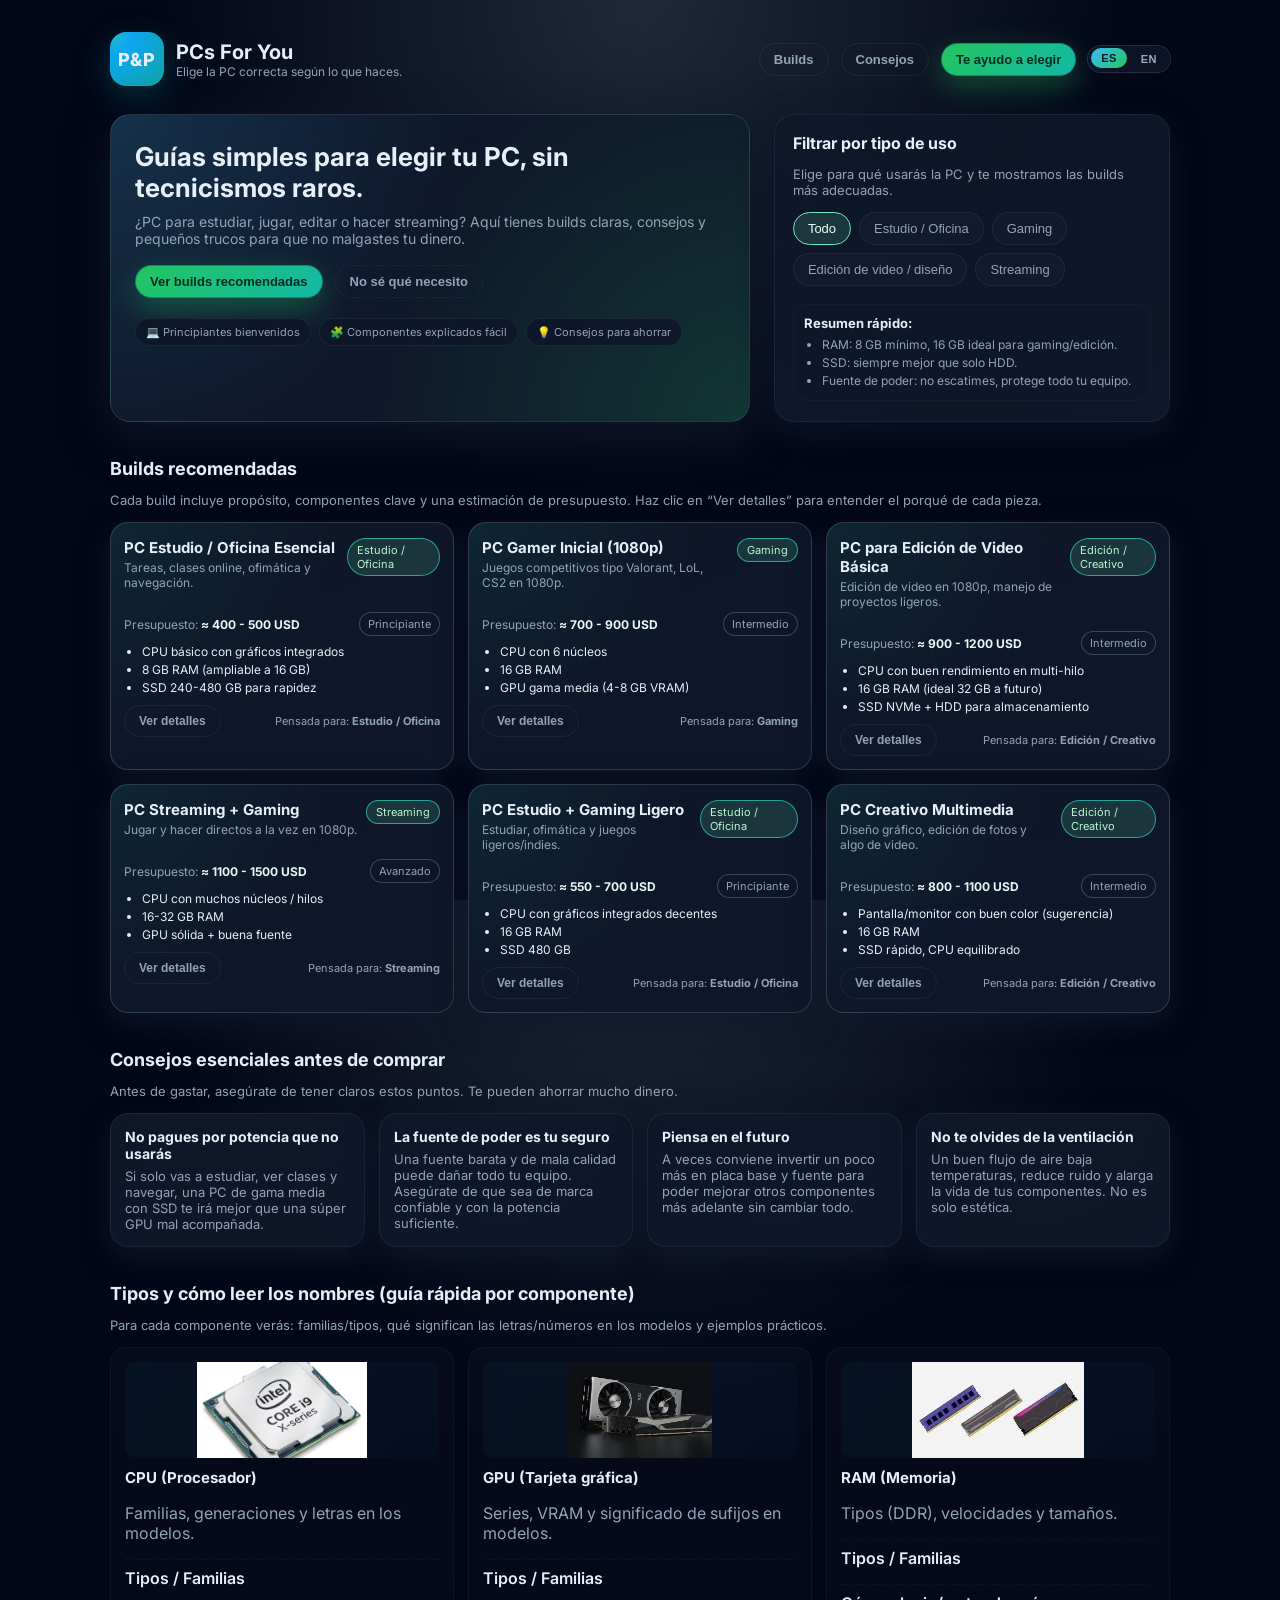
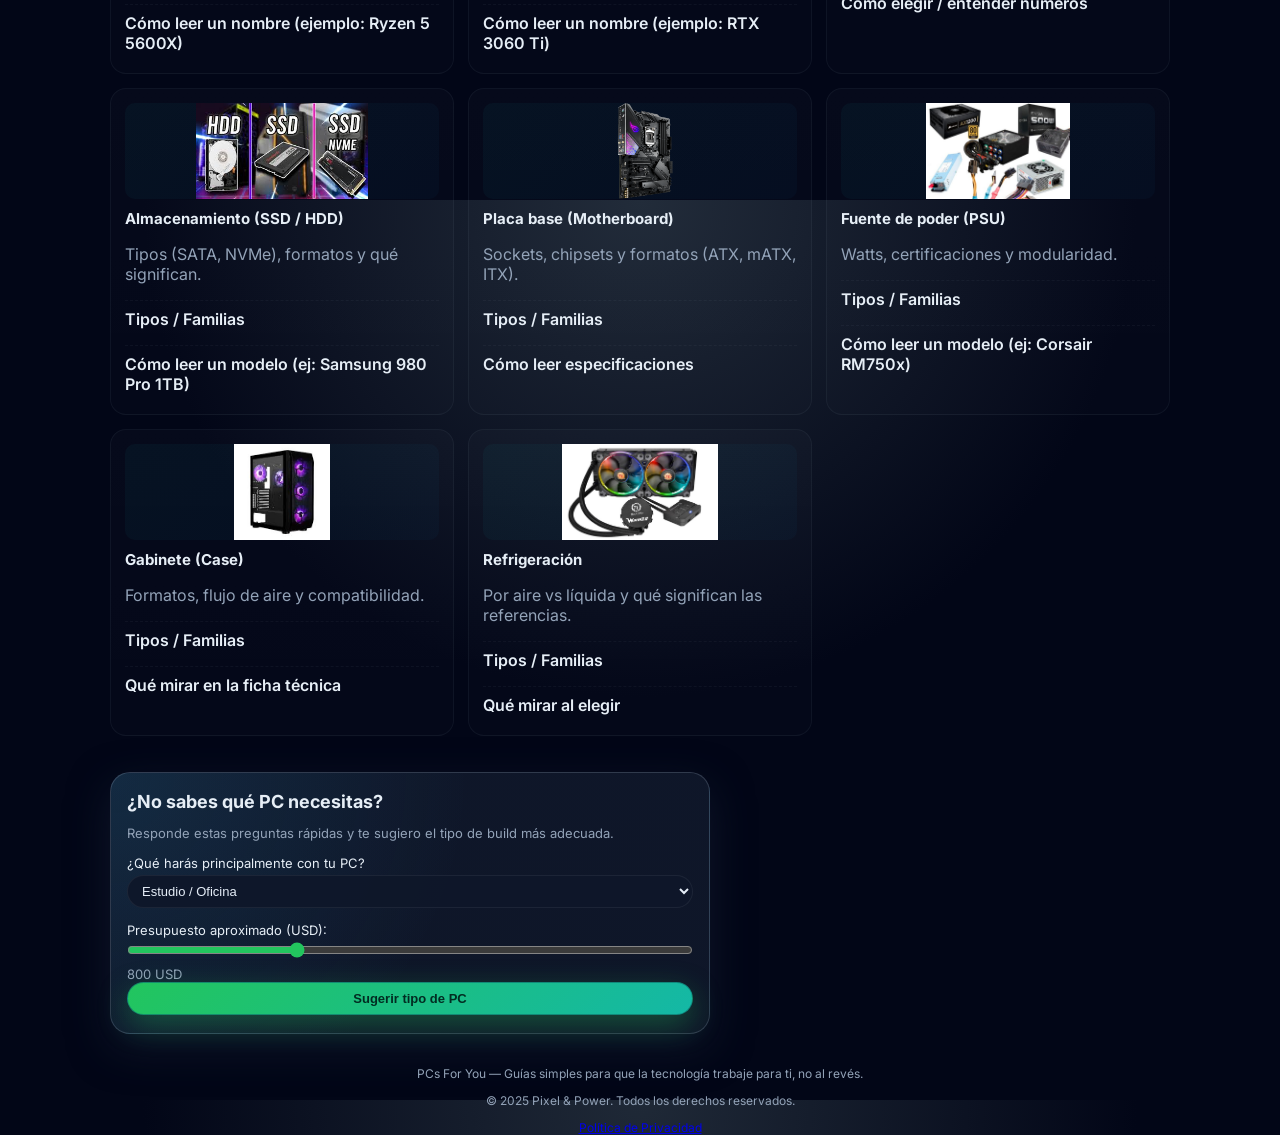
==== index.html @ 20fe74b3 "Versión inicial del proyecto" ====
<!doctype html>
<html lang="es">
<head>
    <script async src="https://pagead2.googlesyndication.com/pagead/js/adsbygoogle.js?client=ca-pub-7576382885352126"
     crossorigin="anonymous"></script>
    <link rel="icon" type="image/png" href="img/LOGO.png">

  <meta charset="utf-8" />
  <meta name="viewport" content="width=device-width,initial-scale=1" />
  <title>Pixel & Power— Guías y Builds</title>
  <meta name="description" content="Guías claras y builds para elegir, armar y mantener PCs según tu presupuesto y lo que haces." />

  <!-- Fuente Google -->
  <link href="https://fonts.googleapis.com/css2?family=Inter:wght@300;400;600;700;800&display=swap" rel="stylesheet">

  <!-- CSS -->
  <link rel="stylesheet" href="css/PC.css">
</head>
<body>
  <div class="container">
    <!-- HEADER -->
    <header>
      <div class="brand">
        <div class="logo">P&amp;P</div>
        <div>
          <h1 data-i18n="brand.title">Pixel & Power</h1>
          <p data-i18n="brand.subtitle">Elige la PC correcta según lo que haces.</p>
        </div>
      </div>

      <nav>
        <button class="ghost" data-scroll="builds" data-i18n="nav.builds">Builds</button>
        <button class="ghost" data-scroll="tips" data-i18n="nav.tips">Consejos</button>
        <button class="btn" data-scroll="wizard" data-i18n="nav.wizard">Te ayudo a elegir</button>

        <!-- SELECTOR DE IDIOMA -->
        <div class="lang-switcher">
          <button class="lang-btn active" data-lang="es">ES</button>
          <button class="lang-btn" data-lang="en">EN</button>
        </div>
      </nav>
    </header>

    <!-- MAIN -->
    <main>
      <!-- HERO -->
      <section class="hero">
        <h2 data-i18n="hero.title">Guías simples para elegir tu PC, sin tecnicismos raros.</h2>
        <p data-i18n="hero.text">
          ¿PC para estudiar, jugar, editar o hacer streaming? Aquí tienes builds claras,
          consejos y pequeños trucos para que no malgastes tu dinero.
        </p>

        <div class="cta-row">
          <button class="btn" data-scroll="builds" data-i18n="hero.cta.builds">Ver builds recomendadas</button>
          <button class="ghost secondary" data-scroll="wizard" data-i18n="hero.cta.wizard">No sé qué necesito</button>
        </div>

        <div class="hero-badges">
          <span data-i18n="hero.badge1">💻 Principiantes bienvenidos</span>
          <span data-i18n="hero.badge2">🧩 Componentes explicados fácil</span>
          <span data-i18n="hero.badge3">💡 Consejos para ahorrar</span>
        </div>
      </section>

      <!-- PANEL LATERAL -->
      <aside class="side-panel">
        <h3 data-i18n="side.title">Filtrar por tipo de uso</h3>
        <p class="muted" data-i18n="side.text">Elige para qué usarás la PC y te mostramos las builds más adecuadas.</p>

        <div class="filter-group">
          <button class="chip active" data-type="all" data-i18n="filter.all">Todo</button>
          <button class="chip" data-type="estudio" data-i18n="filter.study">Estudio / Oficina</button>
          <button class="chip" data-type="gaming" data-i18n="filter.gaming">Gaming</button>
          <button class="chip" data-type="edicion" data-i18n="filter.edit">Edición de video / diseño</button>
          <button class="chip" data-type="streaming" data-i18n="filter.stream">Streaming</button>
        </div>

        <div class="summary-box">
          <h4 data-i18n="side.summary.title">Resumen rápido:</h4>
          <ul>
            <li data-i18n="side.summary.item1"><strong>RAM:</strong> 8 GB mínimo, 16 GB ideal para gaming/edición.</li>
            <li data-i18n="side.summary.item2"><strong>SSD:</strong> siempre mejor que solo HDD.</li>
            <li data-i18n="side.summary.item3"><strong>Fuente de poder:</strong> no escatimes, protege todo tu equipo.</li>
          </ul>
        </div>
      </aside>
    </main>

    <!-- BUILDS -->
    <section id="builds" class="section">
      <div class="section-header">
        <h3 data-i18n="builds.title">Builds recomendadas</h3>
        <p class="muted" data-i18n="builds.text">
          Cada build incluye propósito, componentes clave y una estimación de presupuesto.
          Haz clic en “Ver detalles” para entender el porqué de cada pieza.
        </p>
      </div>

      <div id="builds-list" class="cards">
        <!-- Se llena desde main.js -->
      </div>
    </section>

    <!-- CONSEJOS -->
    <section id="tips" class="section">
      <div class="section-header">
        <h3 data-i18n="tips.title">Consejos esenciales antes de comprar</h3>
        <p class="muted" data-i18n="tips.text">
          Antes de gastar, asegúrate de tener claros estos puntos. Te pueden ahorrar mucho dinero.
        </p>
      </div>

      <div class="tips-grid">
        <article class="tip-card">
          <h4 data-i18n="tips.card1.title">No pagues por potencia que no usarás</h4>
          <p data-i18n="tips.card1.text">
            Si solo vas a estudiar, ver clases y navegar, una PC de gama media con SSD te irá
            mejor que una súper GPU mal acompañada.
          </p>
        </article>
        <article class="tip-card">
          <h4 data-i18n="tips.card2.title">La fuente de poder es tu seguro</h4>
          <p data-i18n="tips.card2.text">
            Una fuente barata y de mala calidad puede dañar todo tu equipo. Asegúrate de que sea
            de marca confiable y con la potencia suficiente.
          </p>
        </article>
        <article class="tip-card">
          <h4 data-i18n="tips.card3.title">Piensa en el futuro</h4>
          <p data-i18n="tips.card3.text">
            A veces conviene invertir un poco más en placa base y fuente para poder mejorar otros
            componentes más adelante sin cambiar todo.
          </p>
        </article>
        <article class="tip-card">
          <h4 data-i18n="tips.card4.title">No te olvides de la ventilación</h4>
          <p data-i18n="tips.card4.text">
            Un buen flujo de aire baja temperaturas, reduce ruido y alarga la vida de tus
            componentes. No es solo estética.
          </p>
        </article>
      </div>
    </section>

    
  <!-- COMPONENTES: TIPOS Y CÓMO LEER LOS NOMBRES -->
<section id="componentes-detallados" class="section">
  <div class="section-header">
    <h3>Tipos y cómo leer los nombres (guía rápida por componente)</h3>
    <p class="muted">
      Para cada componente verás: familias/tipos, qué significan las letras/números en los modelos
      y ejemplos prácticos.
    </p>
  </div>

  <div class="componentes-det grid">
    <!-- CPU -->
    <article class="component-card">
      <div class="componente-img">
        <img src="img/CPU.jpg" alt="CPU">
      </div>
      <h4>CPU (Procesador)</h4>
      <p class="muted">Familias, generaciones y letras en los modelos.</p>

      <details>
        <summary>Tipos / Familias</summary>
        <ul>
          <li><strong>AMD Ryzen:</strong> Ryzen 3 / 5 / 7 / 9 (de entrada a entusiasta).</li>
          <li><strong>Intel Core:</strong> i3 / i5 / i7 / i9 (similar por gamas).</li>
          <li><strong>APUs:</strong> CPUs con gráficos integrados (útiles si no quieres GPU dedicada).</li>
        </ul>
      </details>

      <details>
        <summary>Cómo leer un nombre (ejemplo: Ryzen 5 5600X)</summary>
        <ul>
          <li><strong>Ryzen 5</strong> → gama media.</li>
          <li><strong>5600</strong> → serie/ generación (5xxx → 5ª gen / Zen 3).</li>
          <li><strong>X</strong> → variante con frecuencia/rendimiento mejorado.</li>
        </ul>
        <p class="mini muted">Letras típicas: X (más rápido), G (gráficos integrados), X3D (caché 3D).</p>
      </details>
    </article>

    <!-- GPU -->
    <article class="component-card">
      <div class="componente-img">
        <img src="img/GPU.jpg" alt="GPU">
      </div>
      <h4>GPU (Tarjeta gráfica)</h4>
      <p class="muted">Series, VRAM y significado de sufijos en modelos.</p>

      <details>
        <summary>Tipos / Familias</summary>
        <ul>
          <li><strong>NVIDIA GeForce:</strong> GTX (anterior), RTX (ray-tracing), tarjetas numeradas por generaciones (ex: 20xx, 30xx, 40xx).</li>
          <li><strong>AMD Radeon:</strong> RX 5000, RX 6000, RX 7000, etc.</li>
          <li><strong>Segmentos:</strong> entrada / media / alta / entusiasta (según serie y VRAM).</li>
        </ul>
      </details>

      <details>
        <summary>Cómo leer un nombre (ejemplo: RTX 3060 Ti)</summary>
        <ul>
          <li><strong>RTX</strong> → soporte ray-tracing (NVIDIA).</li>
          <li><strong>3060</strong> → generación y posición en la gama (30xx = generación); número mayor = más potente.</li>
          <li><strong>Ti / Super / XT</strong> → variantes con velocidades o núcleos extras.</li>
          <li><strong>VRAM</strong> → memoria de video (4GB / 6GB / 8GB / 12GB ... importante para resoluciones altas).</li>
        </ul>
      </details>
    </article>

    <!-- RAM -->
    <article class="component-card">
      <div class="componente-img">
        <img src="img/RAM.jpg" alt="RAM">
      </div>
      <h4>RAM (Memoria)</h4>
      <p class="muted">Tipos (DDR), velocidades y tamaños.</p>

      <details>
        <summary>Tipos / Familias</summary>
        <ul>
          <li><strong>DDR3 / DDR4 / DDR5:</strong> DDR5 es la más nueva; cada generación mejora latencia y ancho de banda.</li>
          <li><strong>SO-DIMM:</strong> formato para portátiles.</li>
        </ul>
      </details>

      <details>
        <summary>Cómo elegir / entender números</summary>
        <ul>
          <li><strong>Capacidad:</strong> 8GB, 16GB, 32GB — más RAM permite multitarea y edición más fluida.</li>
          <li><strong>Velocidad:</strong> 2400 / 3200 / 5200 MHz — afecta rendimiento en ciertas cargas (gaming/edición).</li>
          <li><strong>CL (latencia):</strong> número más bajo = menor latencia.</li>
        </ul>
      </details>
    </article>

    <!-- ALMACENAMIENTO -->
    <article class="component-card">
      <div class="componente-img">
        <img src="img/ALMACENAMIENTO.jpg" alt="Almacenamiento">
      </div>
      <h4>Almacenamiento (SSD / HDD)</h4>
      <p class="muted">Tipos (SATA, NVMe), formatos y qué significan.</p>

      <details>
        <summary>Tipos / Familias</summary>
        <ul>
          <li><strong>HDD:</strong> discos mecánicos — barato por GB, más lento.</li>
          <li><strong>SSD SATA:</strong> rápido y compatible con la mayoría de placas.</li>
          <li><strong>NVMe / M.2:</strong> mucho más rápido (PCIe), ideal para sistema y proyectos.</li>
        </ul>
      </details>

      <details>
        <summary>Cómo leer un modelo (ej: Samsung 980 Pro 1TB)</summary>
        <ul>
          <li><strong>Marca y modelo:</strong> Samsung 980 Pro (gama / generación).</li>
          <li><strong>1TB:</strong> capacidad.</li>
          <li><strong>PCIe 3.0 / 4.0 / 5.0:</strong> interfaz — versiones más nuevas ofrecen mayor velocidad (si la placa lo soporta).</li>
        </ul>
      </details>
    </article>

    <!-- PLACA BASE -->
    <article class="component-card">
      <div class="componente-img">
        <img src="img/PLACA.png" alt="Placa base">
      </div>
      <h4>Placa base (Motherboard)</h4>
      <p class="muted">Sockets, chipsets y formatos (ATX, mATX, ITX).</p>

      <details>
        <summary>Tipos / Familias</summary>
        <ul>
          <li><strong>Formato:</strong> ATX (grande), mATX (mediana), ITX (compacta).</li>
          <li><strong>Socket:</strong> AM4 / AM5 (AMD), LGA1200 / LGA1700 (Intel) — determina qué CPUs son compatibles.</li>
          <li><strong>Chipset:</strong> define características: cantidad de USB, PCIe lanes, overclocking, etc.</li>
        </ul>
      </details>

      <details>
        <summary>Cómo leer especificaciones</summary>
        <ul>
          <li><strong>Socket + chipset:</strong> p.ej. \"AM5 + X670\" → compatible con CPUs AM5 y funciones avanzadas.</li>
          <li><strong>Ranuras RAM:</strong> 2 o 4 slots y máximo soportado (ej: 128GB).</li>
        </ul>
      </details>
    </article>

    <!-- FUENTE DE PODER -->
    <article class="component-card">
      <div class="componente-img">
        <img src="img/FUENTE-DE-PODER.jpg" alt="Fuente de poder">
      </div>
      <h4>Fuente de poder (PSU)</h4>
      <p class="muted">Watts, certificaciones y modularidad.</p>

      <details>
        <summary>Tipos / Familias</summary>
        <ul>
          <li><strong>Potencia (W):</strong> 450W / 550W / 650W / 750W / más — elige según GPU + CPU.</li>
          <li><strong>Certificación 80 PLUS:</strong> Bronze / Silver / Gold / Platinum — eficiencia energética.</li>
          <li><strong>Modular:</strong> Full / Semi / No modular — cables desmontables facilitan el montaje.</li>
        </ul>
      </details>

      <details>
        <summary>Cómo leer un modelo (ej: Corsair RM750x)</summary>
        <ul>
          <li><strong>RM750x:</strong> RM (serie), 750 → potencia en W, x → variante de calidad.</li>
          <li><strong>Recomendación:</strong> elegir marca confiable y dejar margen de ~20–30% sobre consumo estimado.</li>
        </ul>
      </details>
    </article>

    <!-- GABINETE -->
    <article class="component-card">
      <div class="componente-img">
        <img src="img/GABINETE.jpg" alt="Gabinete">
      </div>
      <h4>Gabinete (Case)</h4>
      <p class="muted">Formatos, flujo de aire y compatibilidad.</p>

      <details>
        <summary>Tipos / Familias</summary>
        <ul>
          <li><strong>Formatos:</strong> Full tower, ATX mid-tower, mATX, ITX compact.</li>
          <li><strong>Ventilación:</strong> front intake, top exhaust, filtros para polvo.</li>
          <li><strong>Compatibilidad:</strong> longitudes de GPU, radiadores para refrigeración líquida.</li>
        </ul>
      </details>

      <details>
        <summary>Qué mirar en la ficha técnica</summary>
        <ul>
          <li><strong>Soporte GPU(max mm):</strong> longitud máxima de la tarjeta gráfica.</li>
          <li><strong>Soporte radiador:</strong> dimensiones y posiciones (front/top/rear).</li>
        </ul>
      </details>
    </article>

    <!-- REFRIGERACIÓN -->
    <article class="component-card">
      <div class="componente-img">
        <img src="img/REFRIGERACION.jpg" alt="Refrigeración">
      </div>
      <h4>Refrigeración</h4>
      <p class="muted">Por aire vs líquida y qué significan las referencias.</p>

      <details>
        <summary>Tipos / Familias</summary>
        <ul>
          <li><strong>Air coolers:</strong> disipadores con ventilador (buena relación precio/rendimiento).</li>
          <li><strong>AIO (All-In-One):</strong> refrigeración líquida cerrada (120/240/360 mm según radiador).</li>
          <li><strong>Custom loop:</strong> circuitos líquidos personalizados (más rendimiento, más trabajo).</li>
        </ul>
      </details>

      <details>
        <summary>Qué mirar al elegir</summary>
        <ul>
          <li><strong>Tamaño del radiador:</strong> 120/240/360 mm → mayor superficie = mejor disipación.</li>
          <li><strong>Compatibilidad con socket:</strong> verificar anclajes para tu CPU.</li>
        </ul>
      </details>
    </article>
  </div>
</section>



    <!-- WIZARD -->
    <section id="wizard" class="section wizard">
      <div class="wizard-card">
        <h3 data-i18n="wizard.title">¿No sabes qué PC necesitas?</h3>
        <p class="muted" data-i18n="wizard.text">
          Responde estas preguntas rápidas y te sugiero el tipo de build más adecuada.
        </p>

        <div class="wizard-step">
          <label for="usage" data-i18n="wizard.usage.label">¿Qué harás principalmente con tu PC?</label>
          <select id="usage">
            <option value="estudio" data-i18n="wizard.usage.study">Estudio / Oficina</option>
            <option value="gaming" data-i18n="wizard.usage.gaming">Gaming</option>
            <option value="edicion" data-i18n="wizard.usage.edit">Edición de video / diseño</option>
            <option value="streaming" data-i18n="wizard.usage.stream">Streaming + Gaming</option>
          </select>
        </div>

        <div class="wizard-step">
          <label for="budget" data-i18n="wizard.budget.label">Presupuesto aproximado (USD):</label>
          <input type="range" id="budget" min="300" max="2000" step="100" value="800">
          <div class="range-value"><span id="budget-value">800</span> USD</div>
        </div>

        <button id="wizard-btn" class="btn full" data-i18n="wizard.button">Sugerir tipo de PC</button>

        <div id="wizard-result" class="wizard-result hidden">
          <!-- Se llena con JS -->
        </div>
      </div>
    </section>

    <!-- FOOTER -->
        <!-- FOOTER -->
    <footer>
  <p class="muted" data-i18n="footer.text">
    Pixel &amp; Power — Guías simples para que la tecnología trabaje para ti, no al revés.
  </p>
  <p class="muted copyright" data-i18n="footer.copy">
    © 2025 Pixel &amp; Power. Todos los derechos reservados.
  </p>
  <p class="muted">
    <a href="politica.html">Política de Privacidad</a>
  </p>
</footer>


  </div>

  <!-- JS -->
  <script src="js/PC.js"></script>
</body>
</html>
---- css/PC.css ----
:root {
  --bg: #0f1724;
  --card: #0b1220;
  --muted: #93a3b8;
  --accent: #6ee7b7;
  --accent-soft: rgba(110, 231, 183, 0.15);
  --glass: rgba(255, 255, 255, 0.06);
  --glass-2: rgba(255, 255, 255, 0.03);
  --glass-3: rgba(255, 255, 255, 0.02);
  --glass-border: rgba(255, 255, 255, 0.06);
  --radius: 14px;
  --maxw: 1100px;
}

* {
  box-sizing: border-box;
}

html,
body {
  height: 100%;
}

body {
  font-family: Inter, system-ui, -apple-system, "Segoe UI", Roboto, "Helvetica Neue", Arial;
  margin: 0;
  background: radial-gradient(circle at top, #1f2937 0, #020617 45%, #020617 100%);
  color: #e6eef6;
  -webkit-font-smoothing: antialiased;
  -moz-osx-font-smoothing: grayscale;
}

.container {
  max-width: var(--maxw);
  margin: 32px auto 40px;
  padding: 0 20px;
}

/* HEADER */

header {
  display: flex;
  align-items: center;
  justify-content: space-between;
  gap: 18px;
  margin-bottom: 28px;
}

.brand {
  display: flex;
  align-items: center;
  gap: 12px;
}

.logo {
  width: 54px;
  height: 54px;
  border-radius: 16px;
  background: radial-gradient(circle at 0 0, #22c1c3 0, #0ea5f4 30%, #0ea5a4 100%);
  display: flex;
  align-items: center;
  justify-content: center;
  box-shadow: 0 10px 35px rgba(14, 165, 164, 0.3);
  font-weight: 800;
  letter-spacing: 1px;
  font-size: 18px;
}

.brand h1 {
  font-size: 20px;
  margin: 0;
}

.brand p {
  margin: 0;
  font-size: 12px;
  color: var(--muted);
}

nav {
  display: flex;
  gap: 10px;
  flex-wrap: wrap;
}

/* BOTONES */

.btn,
.ghost,
.chip {
  border-radius: 999px;
  border: 1px solid transparent;
  padding: 8px 14px;
  font-size: 13px;
  cursor: pointer;
  transition: all 0.18s ease-out;
  font-weight: 600;
  display: inline-flex;
  align-items: center;
  gap: 6px;
}

.btn {
  background: linear-gradient(135deg, #22c55e, #14b8a6);
  border-color: rgba(15, 118, 110, 0.7);
  color: #022c22;
  box-shadow: 0 10px 30px rgba(34, 197, 94, 0.35);
}

.btn:hover {
  transform: translateY(-1px);
  box-shadow: 0 14px 30px rgba(34, 197, 94, 0.45);
}

.btn.full {
  width: 100%;
  justify-content: center;
}

.ghost {
  background: transparent;
  border-color: var(--glass-border);
  color: var(--muted);
}

.ghost:hover {
  background: var(--glass-2);
  color: #e5edf7;
}

.ghost.secondary {
  border-style: dashed;
}

.chip {
  background: var(--glass-3);
  border-color: var(--glass-border);
  color: var(--muted);
  font-weight: 500;
}

.chip:hover {
  background: var(--glass-2);
  color: #f9fafb;
}

.chip.active {
  background: var(--accent-soft);
  border-color: var(--accent);
  color: #ecfdf5;
}

/* MAIN LAYOUT */

main {
  display: grid;
  grid-template-columns: minmax(0, 2.1fr) minmax(270px, 1.3fr);
  gap: 24px;
}

/* HERO */

.hero {
  background: radial-gradient(circle at top left, rgba(56, 189, 248, 0.16), transparent 50%),
              radial-gradient(circle at bottom right, rgba(34, 197, 94, 0.18), transparent 55%),
              linear-gradient(180deg, rgba(15, 23, 42, 0.95), rgba(15, 23, 42, 0.98));
  padding: 26px 24px 22px;
  border-radius: 20px;
  box-shadow: 0 14px 45px rgba(15, 23, 42, 0.9);
  border: 1px solid rgba(148, 163, 184, 0.18);
}

.hero h2 {
  margin: 0;
  font-size: 26px;
}

.hero p {
  color: var(--muted);
  margin-top: 10px;
  font-size: 14px;
}

.cta-row {
  display: flex;
  gap: 12px;
  margin-top: 18px;
  flex-wrap: wrap;
}

.hero-badges {
  display: flex;
  flex-wrap: wrap;
  gap: 8px;
  margin-top: 20px;
}

.hero-badges span {
  border-radius: 999px;
  border: 1px solid var(--glass-border);
  background: rgba(15, 23, 42, 0.9);
  padding: 6px 10px;
  font-size: 11px;
  color: var(--muted);
}

/* SIDE PANEL */

.side-panel {
  background: radial-gradient(circle at top, rgba(15, 23, 42, 0.9), rgba(15, 23, 42, 0.98));
  border-radius: 20px;
  padding: 18px 18px 20px;
  border: 1px solid var(--glass-border);
  box-shadow: 0 10px 30px rgba(15, 23, 42, 0.8);
}

.side-panel h3 {
  margin: 0 0 4px;
  font-size: 16px;
}

.side-panel .muted {
  font-size: 13px;
}

.filter-group {
  display: flex;
  flex-wrap: wrap;
  gap: 8px;
  margin: 14px 0 18px;
}

.summary-box {
  padding: 10px 10px 12px;
  border-radius: 16px;
  background: rgba(15, 23, 42, 0.85);
  border: 1px solid var(--glass-2);
}

.summary-box h4 {
  margin: 0 0 6px;
  font-size: 13px;
}

.summary-box ul {
  margin: 0;
  padding-left: 18px;
}

.summary-box li {
  font-size: 12px;
  color: var(--muted);
  margin-top: 3px;
}

/* SECCIONES GENERALES */

.section {
  margin-top: 36px;
}

.section-header {
  margin-bottom: 14px;
}

.section-header h3 {
  margin: 0 0 4px;
  font-size: 18px;
}

.section-header .muted {
  font-size: 13px;
}

/* CARDS BUILDS */

.cards {
  display: grid;
  grid-template-columns: repeat(auto-fit, minmax(260px, 1fr));
  gap: 14px;
}

.card {
  background: radial-gradient(circle at top left, rgba(15, 118, 110, 0.16), transparent 52%),
              linear-gradient(160deg, rgba(15, 23, 42, 0.96), rgba(15, 23, 42, 0.98));
  border-radius: 18px;
  border: 1px solid rgba(148, 163, 184, 0.25);
  padding: 15px 13px 13px;
  box-shadow: 0 10px 30px rgba(15, 23, 42, 0.9);
  position: relative;
  overflow: hidden;
  transition: transform 0.18s ease-out, box-shadow 0.18s ease-out, border-color 0.18s;
}

.card:hover {
  transform: translateY(-3px);
  box-shadow: 0 18px 40px rgba(15, 23, 42, 1);
  border-color: rgba(94, 234, 212, 0.45);
}

.card-header {
  display: flex;
  justify-content: space-between;
  gap: 8px;
  align-items: flex-start;
}

.card-title {
  font-size: 15px;
  margin: 0 0 3px;
}

.card-tag {
  font-size: 11px;
  border-radius: 999px;
  padding: 4px 8px;
  background: rgba(15, 23, 42, 0.9);
  border: 1px solid rgba(148, 163, 184, 0.35);
  color: var(--muted);
}

.badge-type {
  font-size: 11px;
  border-radius: 999px;
  padding: 4px 9px;
  background: var(--accent-soft);
  color: #bbf7d0;
  border: 1px solid rgba(45, 212, 191, 0.7);
}

.card-usage {
  font-size: 12px;
  color: var(--muted);
  margin-top: 2px;
}

.card-meta {
  display: flex;
  justify-content: space-between;
  align-items: center;
  margin-top: 10px;
  font-size: 12px;
}

.card-meta span {
  color: var(--muted);
}

.card-meta strong {
  color: #e5f9f4;
}

.card-specs {
  margin-top: 8px;
  font-size: 12px;
}

.card-specs ul {
  margin: 0;
  padding-left: 18px;
}

.card-specs li {
  margin-top: 3px;
}

.card-actions {
  display: flex;
  justify-content: space-between;
  align-items: center;
  margin-top: 10px;
}

.card-actions button {
  font-size: 12px;
}

.card-actions .muted {
  font-size: 11px;
}

/* DETALLES DESPLEGABLES */

.card-details {
  margin-top: 8px;
  border-top: 1px dashed rgba(148, 163, 184, 0.35);
  padding-top: 8px;
  font-size: 12px;
  color: var(--muted);
  display: none;
}

.card-details.visible {
  display: block;
}

/* TIPS */

.tips-grid {
  display: grid;
  grid-template-columns: repeat(auto-fit, minmax(230px, 1fr));
  gap: 14px;
}

.tip-card {
  background: radial-gradient(circle at top, rgba(15, 23, 42, 0.98), rgba(15, 23, 42, 0.96));
  border-radius: 18px;
  padding: 14px;
  border: 1px solid var(--glass-border);
  font-size: 13px;
  box-shadow: 0 10px 28px rgba(15, 23, 42, 0.9);
}

.tip-card h4 {
  margin: 0 0 6px;
  font-size: 14px;
}

.tip-card p {
  margin: 0;
  color: var(--muted);
}

/* WIZARD */

.wizard-card {
  margin-top: 10px;
  background: radial-gradient(circle at top left, rgba(56, 189, 248, 0.12), transparent 55%),
              linear-gradient(165deg, rgba(15, 23, 42, 0.98), rgba(15, 23, 42, 0.96));
  border-radius: 20px;
  padding: 18px 16px 18px;
  border: 1px solid rgba(148, 163, 184, 0.25);
  box-shadow: 0 14px 40px rgba(15, 23, 42, 0.95);
  max-width: 600px;
}

.wizard-card h3 {
  margin: 0 0 4px;
  font-size: 18px;
}

.wizard-card .muted {
  font-size: 13px;
}

.wizard-step {
  margin-top: 14px;
}

.wizard-step label {
  display: block;
  font-size: 13px;
  margin-bottom: 4px;
}

select,
input[type="range"] {
  width: 100%;
  margin: 0;
}

select {
  background: rgba(15, 23, 42, 0.96);
  border-radius: 999px;
  border: 1px solid var(--glass-border);
  color: #e5edf7;
  padding: 7px 10px;
  font-size: 13px;
  outline: none;
}

select:focus {
  border-color: var(--accent);
}

input[type="range"] {
  accent-color: #22c55e;
}

.range-value {
  margin-top: 4px;
  font-size: 13px;
  color: var(--muted);
}

.wizard-result {
  margin-top: 14px;
  padding: 10px 11px;
  border-radius: 16px;
  background: rgba(15, 23, 42, 0.96);
  border: 1px solid rgba(34, 197, 94, 0.45);
  font-size: 13px;
}

.wizard-result h4 {
  margin: 0 0 4px;
}

.wizard-result p {
  margin: 0;
}

.hidden {
  display: none;
}

/* FOOTER */

footer {
  margin-top: 32px;
  text-align: center;
}

footer p {
  font-size: 12px;
}

/* UTILIDADES */

.muted {
  color: var(--muted);
}

/* RESPONSIVE */

@media (max-width: 840px) {
  main {
    grid-template-columns: 1fr;
  }

  .hero {
    order: 1;
  }

  .side-panel {
    order: 2;
  }

  header {
    flex-direction: column;
    align-items: flex-start;
  }

  nav {
    justify-content: flex-start;
  }
}

@media (max-width: 520px) {
  .hero {
    padding: 20px 16px 18px;
  }

  .cta-row {
    flex-direction: column;
  }

  .logo {
    width: 46px;
    height: 46px;
    font-size: 16px;
  }
}

/* Estilos para la sección detallada de componentes */
#componentes-detallados .componentes-det {
  display: grid;
  grid-template-columns: repeat(auto-fit, minmax(280px, 1fr));
  gap: 14px;
  margin-top: 12px;
}

.component-card {
  background: linear-gradient(180deg, rgba(255,255,255,0.02), rgba(255,255,255,0.01));
  border-radius: 16px;
  padding: 14px;
  border: 1px solid rgba(148,163,184,0.07);
}

.component-card h4 {
  margin: 8px 0 6px;
  font-size: 15px;
}

.component-card .componente-img {
  height: 96px;
  border-radius: 10px;
  overflow: hidden;
  display: flex;
  align-items: center;
  justify-content: center;
  background: linear-gradient(135deg, rgba(14,165,164,0.06), rgba(14,165,244,0.03));
  margin-bottom: 10px;
}

.component-card .componente-img img {
  max-width: 100%;
  max-height: 100%;
  object-fit: contain;
}

/* Detalles (<details>) */
.component-card details {
  margin-top: 10px;
  border-top: 1px dashed rgba(148,163,184,0.06);
  padding-top: 8px;
}

.component-card summary {
  cursor: pointer;
  font-weight: 600;
  outline: none;
  list-style: none;
  margin-bottom: 6px;
}

/* Ajustes para listas y mini texto */
.component-card ul {
  margin: 6px 0 0 18px;
  padding: 0;
  color: var(--muted);
  font-size: 13px;
}

.component-card .mini {
  font-size: 12px;
  color: var(--muted);
  margin-top: 6px;
}



/* === SELECTOR DE IDIOMA === */

nav {
  display: flex;
  align-items: center;
  gap: 12px;
  flex-wrap: wrap;
}

/* Contenedor del selector */
.lang-switcher {
  display: inline-flex;
  align-items: center;
  gap: 4px;
  padding: 3px;
  border-radius: 999px;
  background: rgba(15, 23, 42, 0.8); /* fondo oscuro semi-transparente */
  box-shadow: 0 0 0 1px rgba(148, 163, 184, 0.25);
}

/* Botones de idioma */
.lang-btn {
  border: none;
  background: transparent;
  padding: 4px 10px;
  border-radius: 999px;
  font-size: 11px;
  font-weight: 600;
  letter-spacing: 0.04em;
  text-transform: uppercase;
  cursor: pointer;
  color: rgba(226, 232, 240, 0.7);
  transition: background 0.2s ease, color 0.2s ease, transform 0.1s ease;
}

/* Hover general */
.lang-btn:hover {
  background: rgba(148, 163, 184, 0.25);
  color: #e5f3ff;
}

/* Estado activo (idioma seleccionado) */
.lang-btn.active {
  background: linear-gradient(135deg, #38bdf8, #22c55e);
  color: #0f172a;
  box-shadow: 0 0 0 1px rgba(15, 23, 42, 0.4);
  transform: translateY(-1px);
}

/* Opcional: efecto al hacer click */
.lang-btn:active {
  transform: translateY(0);
}

/* Responsive: que el nav no se rompa en pantallas pequeñas */
@media (max-width: 768px) {
  header {
    gap: 12px;
  }

  nav {
    justify-content: flex-start;
    gap: 8px;
  }

  .lang-switcher {
    margin-left: auto; /* lleva el selector a la derecha en móvil */
  }
}

.footer-links a {
  font-size: 12px;
  opacity: 0.85;
}

.footer-links a:hover {
  text-decoration: underline;
}
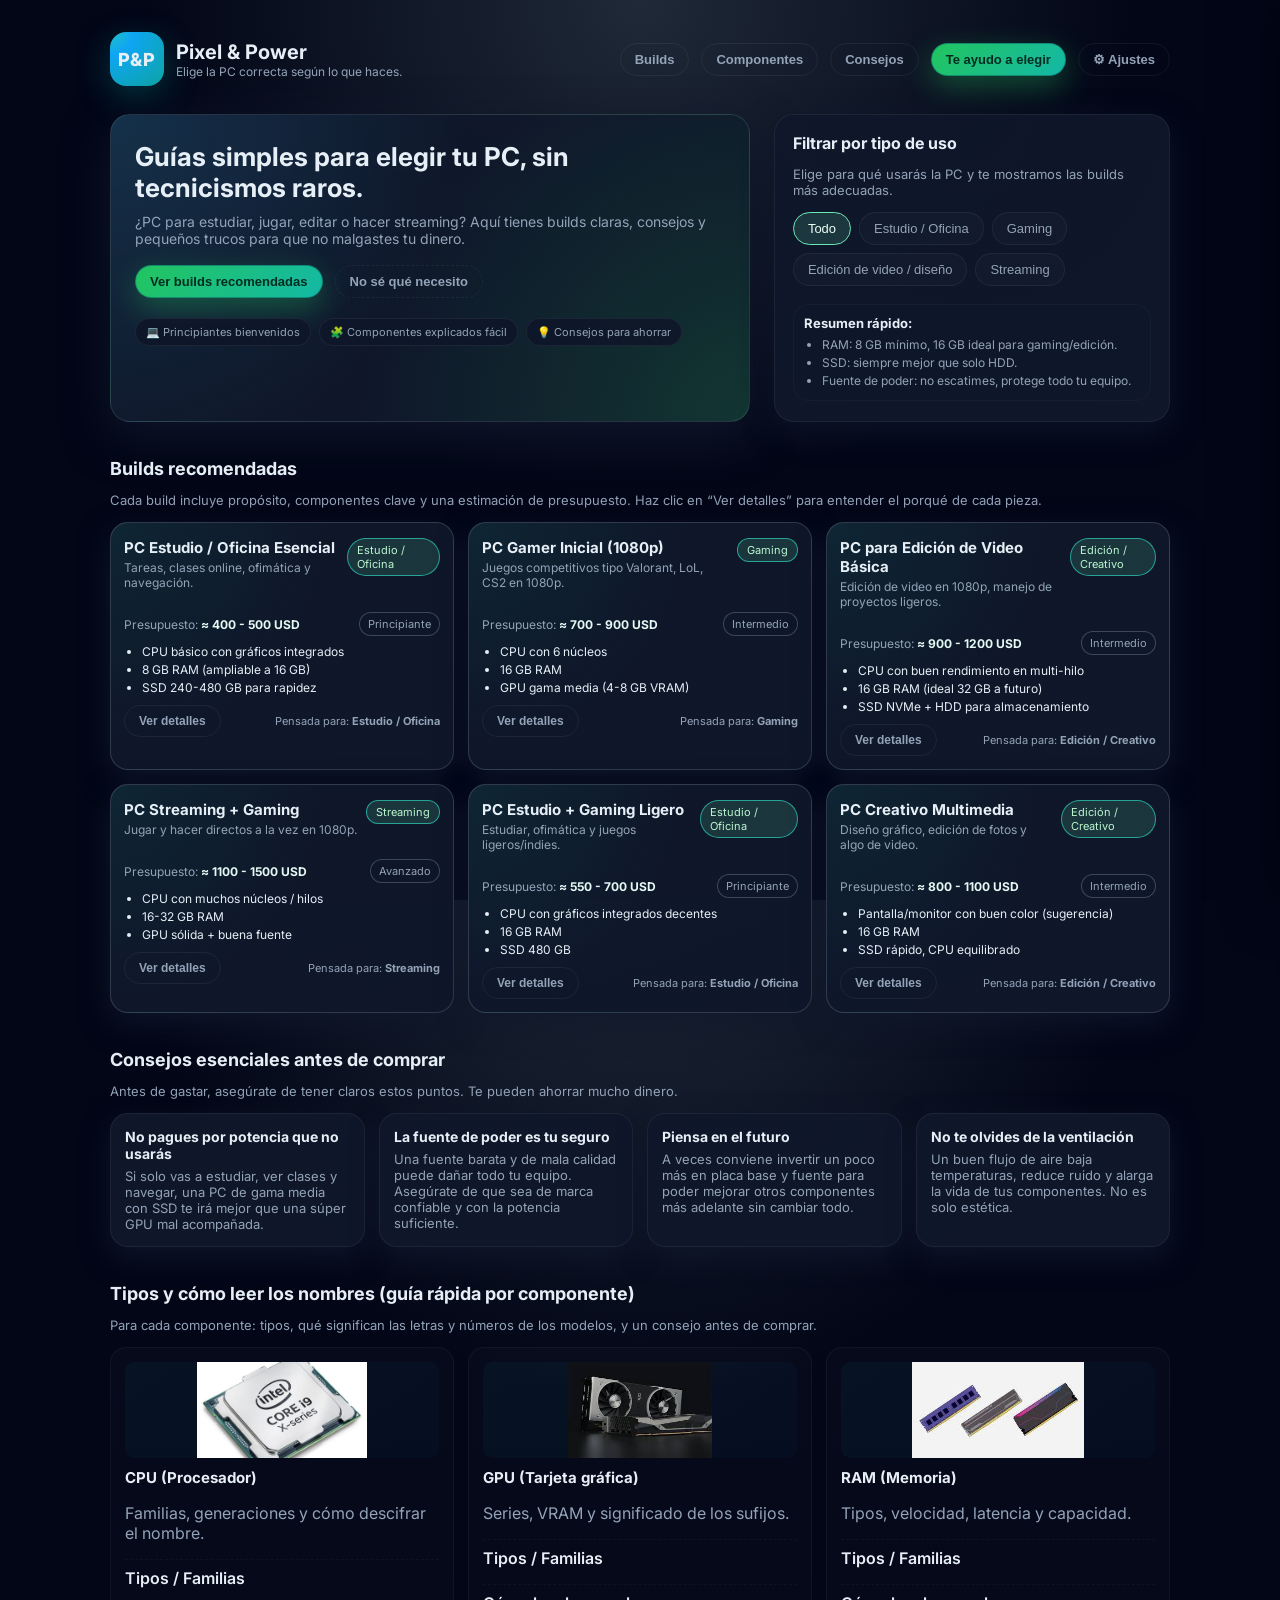
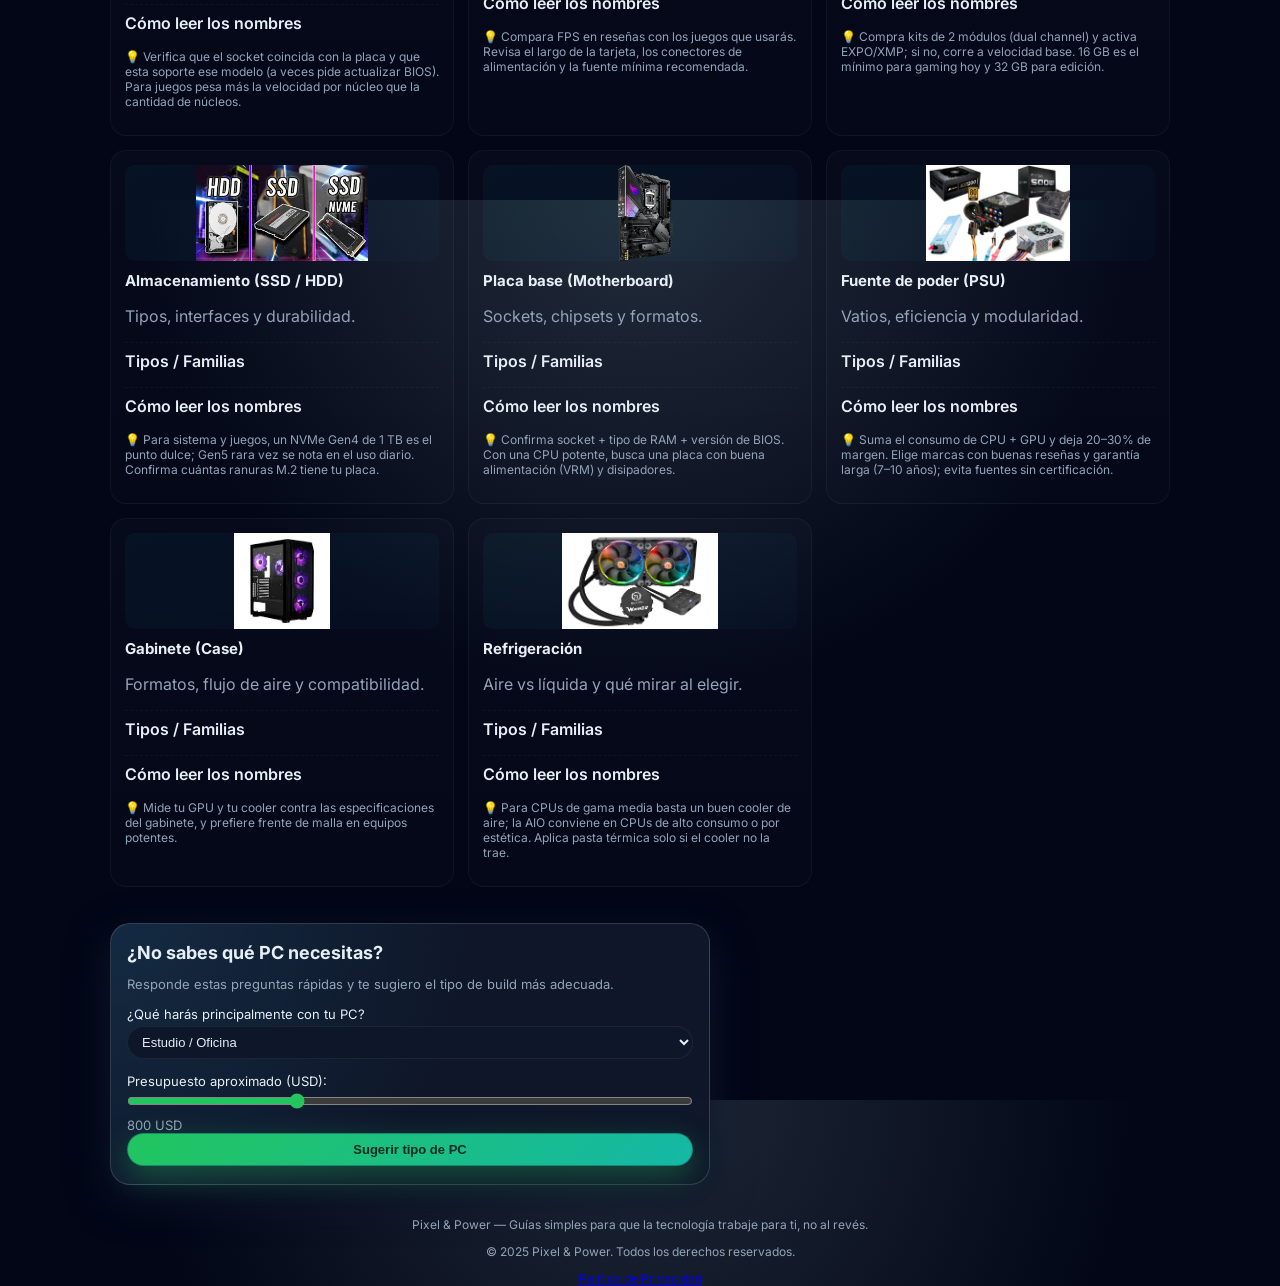
==== commit ceafdb1d: "añade ajustes y mas contenido" ====
--- a/index.html
+++ b/index.html
@@ -15,6 +15,7 @@
 
   <!-- CSS -->
   <link rel="stylesheet" href="css/PC.css">
+  <link rel="stylesheet" href="css/extra.css">
 </head>
 <body>
   <div class="container">
@@ -29,15 +30,11 @@
       </div>
 
       <nav>
-        <button class="ghost" data-scroll="builds" data-i18n="nav.builds">Builds</button>
-        <button class="ghost" data-scroll="tips" data-i18n="nav.tips">Consejos</button>
-        <button class="btn" data-scroll="wizard" data-i18n="nav.wizard">Te ayudo a elegir</button>
-
-        <!-- SELECTOR DE IDIOMA -->
-        <div class="lang-switcher">
-          <button class="lang-btn active" data-lang="es">ES</button>
-          <button class="lang-btn" data-lang="en">EN</button>
-        </div>
+        <button class="ghost" data-goto="builds" data-i18n="nav.builds">Builds</button>
+        <button class="ghost" data-goto="componentes-detallados" data-i18n="nav.components">Componentes</button>
+        <button class="ghost" data-goto="tips" data-i18n="nav.tips">Consejos</button>
+        <button class="btn" data-goto="wizard" data-i18n="nav.wizard">Te ayudo a elegir</button>
+        <button class="ghost" id="set-open" data-i18n="nav.settings">⚙ Ajustes</button>
       </nav>
     </header>
 
@@ -144,233 +141,14 @@
     </section>
 
     
-  <!-- COMPONENTES: TIPOS Y CÓMO LEER LOS NOMBRES -->
+  <!-- COMPONENTES (se genera desde js/extras.js) -->
 <section id="componentes-detallados" class="section">
   <div class="section-header">
-    <h3>Tipos y cómo leer los nombres (guía rápida por componente)</h3>
-    <p class="muted">
-      Para cada componente verás: familias/tipos, qué significan las letras/números en los modelos
-      y ejemplos prácticos.
-    </p>
+    <h3 data-i18n="compdet.title">Tipos y cómo leer los nombres</h3>
+    <p class="muted" data-i18n="compdet.text"></p>
   </div>
-
-  <div class="componentes-det grid">
-    <!-- CPU -->
-    <article class="component-card">
-      <div class="componente-img">
-        <img src="img/CPU.jpg" alt="CPU">
-      </div>
-      <h4>CPU (Procesador)</h4>
-      <p class="muted">Familias, generaciones y letras en los modelos.</p>
-
-      <details>
-        <summary>Tipos / Familias</summary>
-        <ul>
-          <li><strong>AMD Ryzen:</strong> Ryzen 3 / 5 / 7 / 9 (de entrada a entusiasta).</li>
-          <li><strong>Intel Core:</strong> i3 / i5 / i7 / i9 (similar por gamas).</li>
-          <li><strong>APUs:</strong> CPUs con gráficos integrados (útiles si no quieres GPU dedicada).</li>
-        </ul>
-      </details>
-
-      <details>
-        <summary>Cómo leer un nombre (ejemplo: Ryzen 5 5600X)</summary>
-        <ul>
-          <li><strong>Ryzen 5</strong> → gama media.</li>
-          <li><strong>5600</strong> → serie/ generación (5xxx → 5ª gen / Zen 3).</li>
-          <li><strong>X</strong> → variante con frecuencia/rendimiento mejorado.</li>
-        </ul>
-        <p class="mini muted">Letras típicas: X (más rápido), G (gráficos integrados), X3D (caché 3D).</p>
-      </details>
-    </article>
-
-    <!-- GPU -->
-    <article class="component-card">
-      <div class="componente-img">
-        <img src="img/GPU.jpg" alt="GPU">
-      </div>
-      <h4>GPU (Tarjeta gráfica)</h4>
-      <p class="muted">Series, VRAM y significado de sufijos en modelos.</p>
-
-      <details>
-        <summary>Tipos / Familias</summary>
-        <ul>
-          <li><strong>NVIDIA GeForce:</strong> GTX (anterior), RTX (ray-tracing), tarjetas numeradas por generaciones (ex: 20xx, 30xx, 40xx).</li>
-          <li><strong>AMD Radeon:</strong> RX 5000, RX 6000, RX 7000, etc.</li>
-          <li><strong>Segmentos:</strong> entrada / media / alta / entusiasta (según serie y VRAM).</li>
-        </ul>
-      </details>
-
-      <details>
-        <summary>Cómo leer un nombre (ejemplo: RTX 3060 Ti)</summary>
-        <ul>
-          <li><strong>RTX</strong> → soporte ray-tracing (NVIDIA).</li>
-          <li><strong>3060</strong> → generación y posición en la gama (30xx = generación); número mayor = más potente.</li>
-          <li><strong>Ti / Super / XT</strong> → variantes con velocidades o núcleos extras.</li>
-          <li><strong>VRAM</strong> → memoria de video (4GB / 6GB / 8GB / 12GB ... importante para resoluciones altas).</li>
-        </ul>
-      </details>
-    </article>
-
-    <!-- RAM -->
-    <article class="component-card">
-      <div class="componente-img">
-        <img src="img/RAM.jpg" alt="RAM">
-      </div>
-      <h4>RAM (Memoria)</h4>
-      <p class="muted">Tipos (DDR), velocidades y tamaños.</p>
-
-      <details>
-        <summary>Tipos / Familias</summary>
-        <ul>
-          <li><strong>DDR3 / DDR4 / DDR5:</strong> DDR5 es la más nueva; cada generación mejora latencia y ancho de banda.</li>
-          <li><strong>SO-DIMM:</strong> formato para portátiles.</li>
-        </ul>
-      </details>
-
-      <details>
-        <summary>Cómo elegir / entender números</summary>
-        <ul>
-          <li><strong>Capacidad:</strong> 8GB, 16GB, 32GB — más RAM permite multitarea y edición más fluida.</li>
-          <li><strong>Velocidad:</strong> 2400 / 3200 / 5200 MHz — afecta rendimiento en ciertas cargas (gaming/edición).</li>
-          <li><strong>CL (latencia):</strong> número más bajo = menor latencia.</li>
-        </ul>
-      </details>
-    </article>
-
-    <!-- ALMACENAMIENTO -->
-    <article class="component-card">
-      <div class="componente-img">
-        <img src="img/ALMACENAMIENTO.jpg" alt="Almacenamiento">
-      </div>
-      <h4>Almacenamiento (SSD / HDD)</h4>
-      <p class="muted">Tipos (SATA, NVMe), formatos y qué significan.</p>
-
-      <details>
-        <summary>Tipos / Familias</summary>
-        <ul>
-          <li><strong>HDD:</strong> discos mecánicos — barato por GB, más lento.</li>
-          <li><strong>SSD SATA:</strong> rápido y compatible con la mayoría de placas.</li>
-          <li><strong>NVMe / M.2:</strong> mucho más rápido (PCIe), ideal para sistema y proyectos.</li>
-        </ul>
-      </details>
-
-      <details>
-        <summary>Cómo leer un modelo (ej: Samsung 980 Pro 1TB)</summary>
-        <ul>
-          <li><strong>Marca y modelo:</strong> Samsung 980 Pro (gama / generación).</li>
-          <li><strong>1TB:</strong> capacidad.</li>
-          <li><strong>PCIe 3.0 / 4.0 / 5.0:</strong> interfaz — versiones más nuevas ofrecen mayor velocidad (si la placa lo soporta).</li>
-        </ul>
-      </details>
-    </article>
-
-    <!-- PLACA BASE -->
-    <article class="component-card">
-      <div class="componente-img">
-        <img src="img/PLACA.png" alt="Placa base">
-      </div>
-      <h4>Placa base (Motherboard)</h4>
-      <p class="muted">Sockets, chipsets y formatos (ATX, mATX, ITX).</p>
-
-      <details>
-        <summary>Tipos / Familias</summary>
-        <ul>
-          <li><strong>Formato:</strong> ATX (grande), mATX (mediana), ITX (compacta).</li>
-          <li><strong>Socket:</strong> AM4 / AM5 (AMD), LGA1200 / LGA1700 (Intel) — determina qué CPUs son compatibles.</li>
-          <li><strong>Chipset:</strong> define características: cantidad de USB, PCIe lanes, overclocking, etc.</li>
-        </ul>
-      </details>
-
-      <details>
-        <summary>Cómo leer especificaciones</summary>
-        <ul>
-          <li><strong>Socket + chipset:</strong> p.ej. \"AM5 + X670\" → compatible con CPUs AM5 y funciones avanzadas.</li>
-          <li><strong>Ranuras RAM:</strong> 2 o 4 slots y máximo soportado (ej: 128GB).</li>
-        </ul>
-      </details>
-    </article>
-
-    <!-- FUENTE DE PODER -->
-    <article class="component-card">
-      <div class="componente-img">
-        <img src="img/FUENTE-DE-PODER.jpg" alt="Fuente de poder">
-      </div>
-      <h4>Fuente de poder (PSU)</h4>
-      <p class="muted">Watts, certificaciones y modularidad.</p>
-
-      <details>
-        <summary>Tipos / Familias</summary>
-        <ul>
-          <li><strong>Potencia (W):</strong> 450W / 550W / 650W / 750W / más — elige según GPU + CPU.</li>
-          <li><strong>Certificación 80 PLUS:</strong> Bronze / Silver / Gold / Platinum — eficiencia energética.</li>
-          <li><strong>Modular:</strong> Full / Semi / No modular — cables desmontables facilitan el montaje.</li>
-        </ul>
-      </details>
-
-      <details>
-        <summary>Cómo leer un modelo (ej: Corsair RM750x)</summary>
-        <ul>
-          <li><strong>RM750x:</strong> RM (serie), 750 → potencia en W, x → variante de calidad.</li>
-          <li><strong>Recomendación:</strong> elegir marca confiable y dejar margen de ~20–30% sobre consumo estimado.</li>
-        </ul>
-      </details>
-    </article>
-
-    <!-- GABINETE -->
-    <article class="component-card">
-      <div class="componente-img">
-        <img src="img/GABINETE.jpg" alt="Gabinete">
-      </div>
-      <h4>Gabinete (Case)</h4>
-      <p class="muted">Formatos, flujo de aire y compatibilidad.</p>
-
-      <details>
-        <summary>Tipos / Familias</summary>
-        <ul>
-          <li><strong>Formatos:</strong> Full tower, ATX mid-tower, mATX, ITX compact.</li>
-          <li><strong>Ventilación:</strong> front intake, top exhaust, filtros para polvo.</li>
-          <li><strong>Compatibilidad:</strong> longitudes de GPU, radiadores para refrigeración líquida.</li>
-        </ul>
-      </details>
-
-      <details>
-        <summary>Qué mirar en la ficha técnica</summary>
-        <ul>
-          <li><strong>Soporte GPU(max mm):</strong> longitud máxima de la tarjeta gráfica.</li>
-          <li><strong>Soporte radiador:</strong> dimensiones y posiciones (front/top/rear).</li>
-        </ul>
-      </details>
-    </article>
-
-    <!-- REFRIGERACIÓN -->
-    <article class="component-card">
-      <div class="componente-img">
-        <img src="img/REFRIGERACION.jpg" alt="Refrigeración">
-      </div>
-      <h4>Refrigeración</h4>
-      <p class="muted">Por aire vs líquida y qué significan las referencias.</p>
-
-      <details>
-        <summary>Tipos / Familias</summary>
-        <ul>
-          <li><strong>Air coolers:</strong> disipadores con ventilador (buena relación precio/rendimiento).</li>
-          <li><strong>AIO (All-In-One):</strong> refrigeración líquida cerrada (120/240/360 mm según radiador).</li>
-          <li><strong>Custom loop:</strong> circuitos líquidos personalizados (más rendimiento, más trabajo).</li>
-        </ul>
-      </details>
-
-      <details>
-        <summary>Qué mirar al elegir</summary>
-        <ul>
-          <li><strong>Tamaño del radiador:</strong> 120/240/360 mm → mayor superficie = mejor disipación.</li>
-          <li><strong>Compatibilidad con socket:</strong> verificar anclajes para tu CPU.</li>
-        </ul>
-      </details>
-    </article>
-  </div>
+  <div id="componentes-list" class="componentes-det"></div>
 </section>
-
-
 
     <!-- WIZARD -->
     <section id="wizard" class="section wizard">
@@ -423,5 +201,6 @@
 
   <!-- JS -->
   <script src="js/PC.js"></script>
+  <script src="js/extras.js"></script>
 </body>
 </html>
--- a/css/extra.css
+++ b/css/extra.css
@@ -0,0 +1,35 @@
+/* ===== PANEL DE AJUSTES ===== */
+.settings{position:fixed;top:0;right:0;height:100%;width:min(340px,92vw);padding:18px;background:#0b1220;border-left:1px solid var(--glass-border);transform:translateX(105%);transition:transform .25s;z-index:60;overflow:auto;box-shadow:-20px 0 50px rgba(0,0,0,.5)}
+.settings.open{transform:none}
+.set-ov{position:fixed;inset:0;background:rgba(2,6,23,.55);opacity:0;pointer-events:none;transition:opacity .25s;z-index:59}
+.set-ov.open{opacity:1;pointer-events:auto}
+.set-h{display:flex;justify-content:space-between;align-items:center}
+.set-h h3{margin:0;font-size:18px}
+.set-row{margin-top:16px}
+.set-row>span{display:block;font-size:13px;margin-bottom:6px;color:var(--muted)}
+.seg{display:flex;gap:4px;padding:3px;border-radius:999px;border:1px solid var(--glass-border)}
+.seg button{flex:1;border:0;background:transparent;color:var(--muted);padding:6px 8px;border-radius:999px;font-size:12px;font-weight:600;cursor:pointer}
+.seg button.active{background:linear-gradient(135deg,#38bdf8,#22c55e);color:#0f172a}
+#set-reset{margin-top:22px;width:100%;justify-content:center}
+.settings .mini{font-size:12px;margin-top:12px}
+.component-card .mini{margin-top:10px}
+.component-card li{margin-top:4px}
+
+/* ===== TAMAÑO DE TEXTO / VISTA / CONTRASTE / MOVIMIENTO ===== */
+html[data-fs=sm] body{zoom:.92}
+html[data-fs=lg] body{zoom:1.12}
+html[data-view=list] .cards,html[data-view=list] .componentes-det{grid-template-columns:1fr!important}
+html[data-contrast=high]{--muted:#d5deea}
+html[data-contrast=high] :is(.card,.component-card,.tip-card,.hero,.side-panel,.wizard-card){border-color:#e2e8f0}
+html[data-motion=off] *{transition:none!important;animation:none!important}
+
+/* ===== TEMA CLARO ===== */
+html[data-theme=light]{--muted:#475569;--glass-border:rgba(15,23,42,.14);--glass-2:rgba(15,23,42,.06);--glass-3:rgba(15,23,42,.03);--accent-soft:rgba(16,185,129,.16)}
+html[data-theme=light][data-contrast=high]{--muted:#1e293b}
+html[data-theme=light] body{background:linear-gradient(180deg,#f8fafc,#e2e8f0);color:#0f172a}
+html[data-theme=light] :is(.hero,.side-panel,.card,.tip-card,.wizard-card,.component-card,.summary-box,.wizard-result,.settings,.lang-switcher,.hero-badges span,.card-tag,select){background:#fff;color:#0f172a;border-color:rgba(15,23,42,.14);box-shadow:0 6px 20px rgba(15,23,42,.08)}
+html[data-theme=light] .card-meta strong,html[data-theme=light] .badge-type{color:#047857}
+html[data-theme=light] .chip:hover,html[data-theme=light] .ghost:hover{color:#0f172a}
+html[data-theme=light] .chip.active{color:#064e3b}
+html[data-theme=light] .lang-btn{color:#334155}
+html[data-theme=light] .set-ov{background:rgba(15,23,42,.3)}
